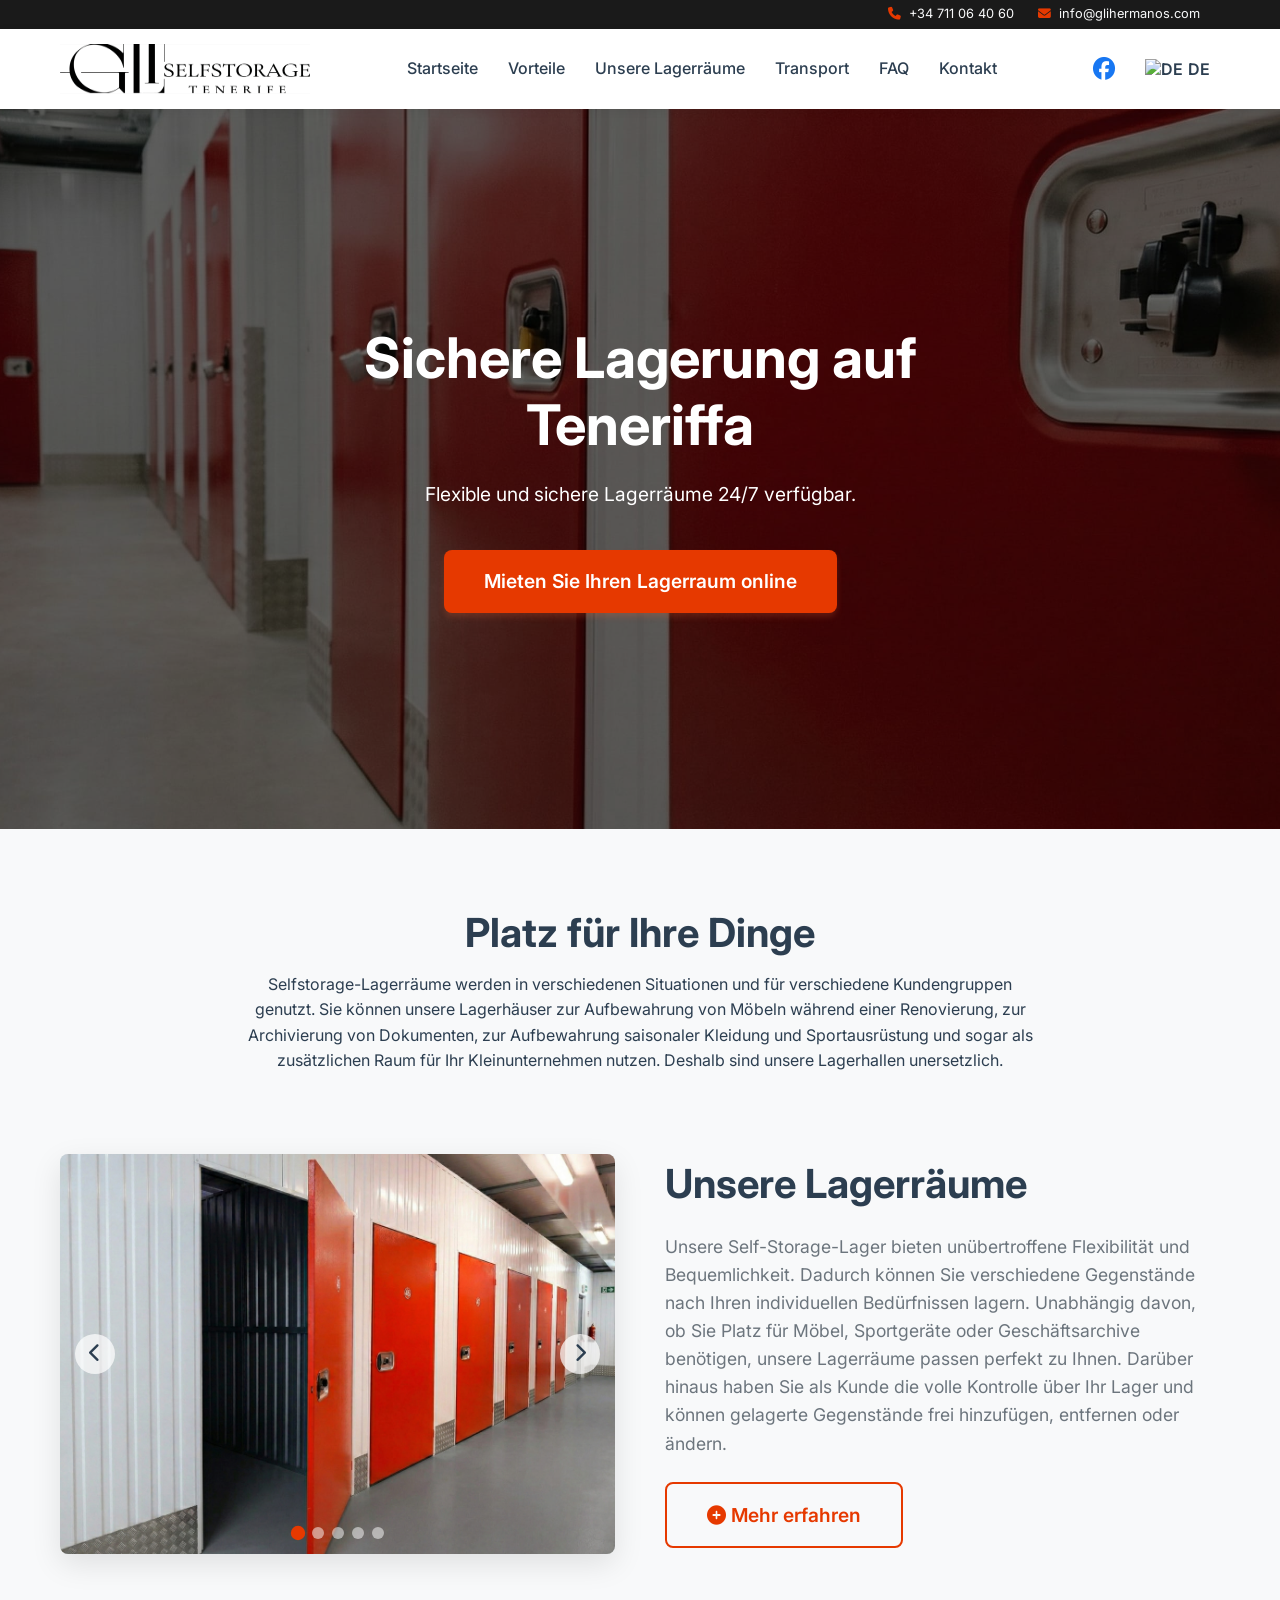
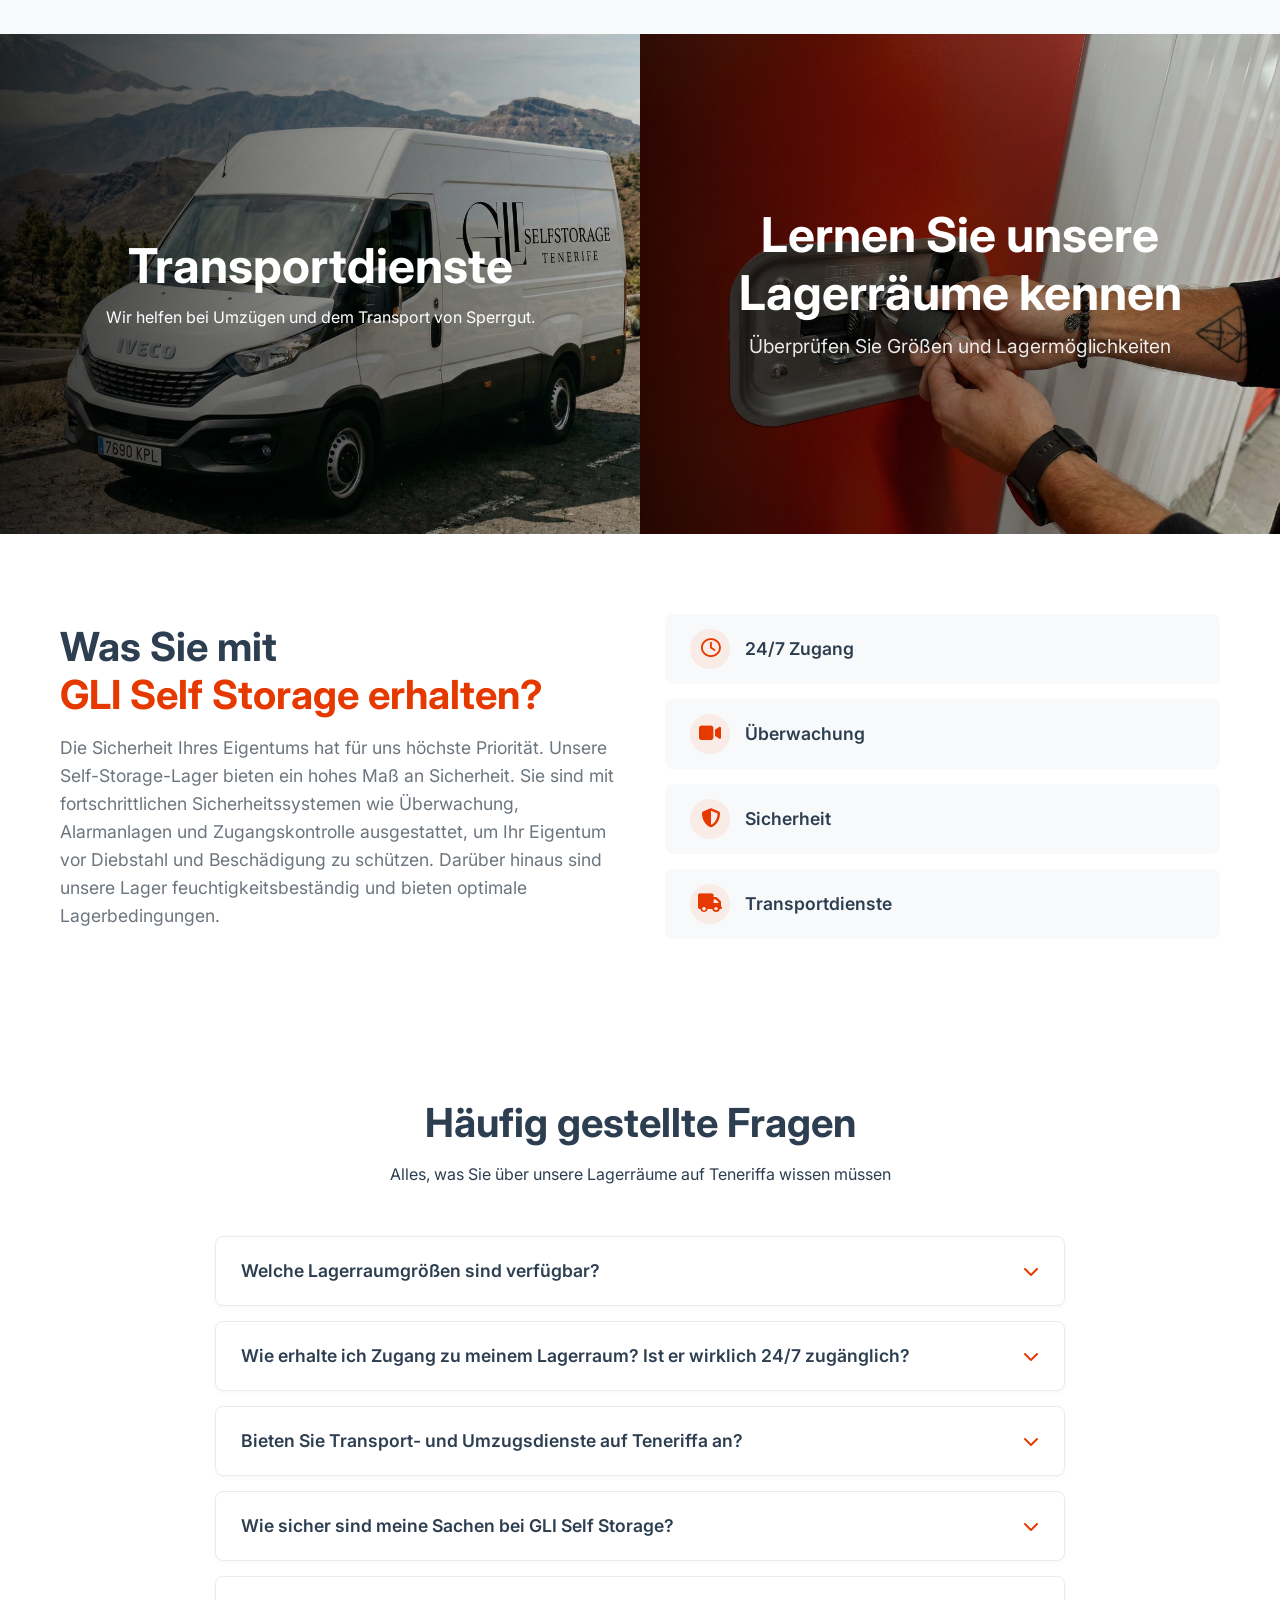
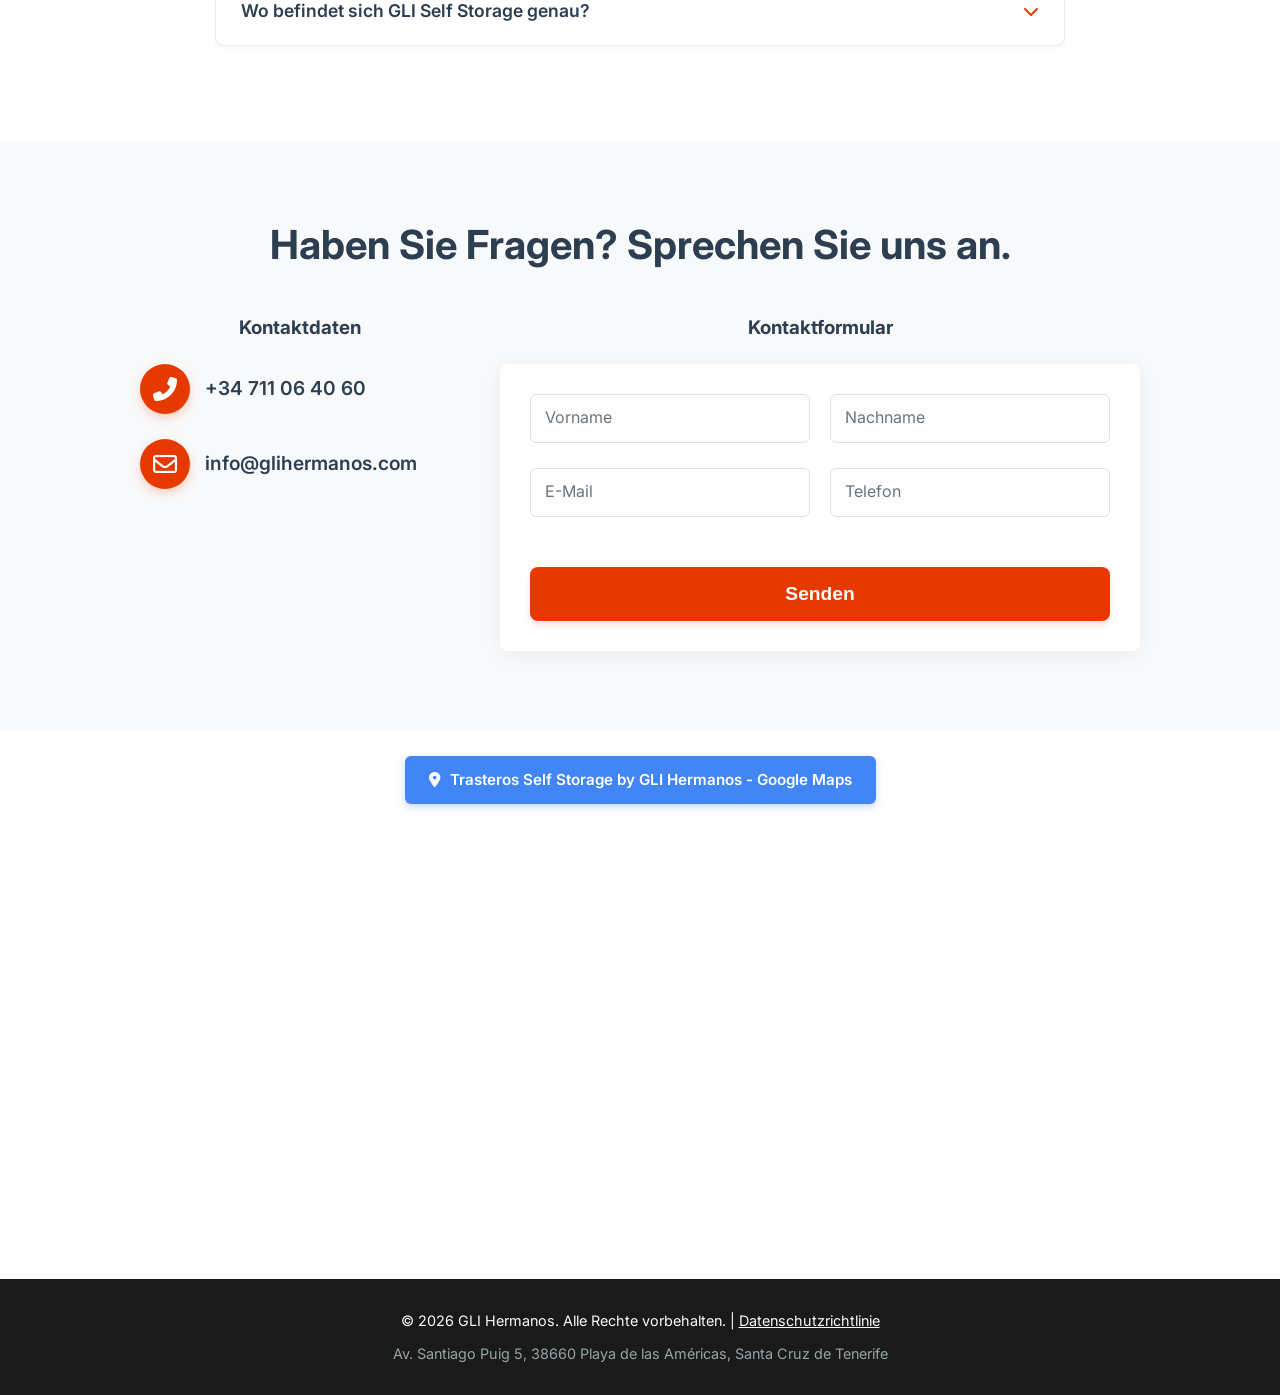
==== de/index.html @ 751d508a "Add full native multilingual SEO pages for ES, DE, PL, UK, RU with auto-redirect and translated meta" ====
<!DOCTYPE html>
<html lang="de">

<head>
    <meta charset="UTF-8">
    <meta name="viewport" content="width=device-width, initial-scale=1.0">
    <!-- Google Tag Manager -->
    <script>(function (w, d, s, l, i) {
            w[l] = w[l] || []; w[l].push({
                'gtm.start':
                    new Date().getTime(), event: 'gtm.js'
            }); var f = d.getElementsByTagName(s)[0],
                j = d.createElement(s), dl = l != 'dataLayer' ? '&l=' + l : ''; j.async = true; j.src =
                    'https://www.googletagmanager.com/gtm.js?id=' + i + dl; f.parentNode.insertBefore(j, f);
        })(window, document, 'script', 'dataLayer', 'GTM-TJLT8K84');</script>
    <!-- End Google Tag Manager -->

    <title>GLI Self Storage Teneriffa | Lagerräume in Playa de las Américas | 24/7</title>
    <meta name="description"
        content="Sichere Lagerräume & Self Storage in Playa de las Américas, Teneriffa. 24/7 Zugang, Videoüberwachung, Feuchtigkeitsschutz & Transport. Jetzt online mieten!">
    <meta name="keywords" id="meta-keywords" content="Self Storage Playa de las Americas, Lagerräume Playa de las Americas, Möbellagerung Playa de las Americas, Gepäckaufbewahrung Playa de las Americas, sichere Lagerung Playa de las Americas, billige Lagerung Playa de las Americas, Langzeitlagerung Playa de las Americas, Kurzzeitlagerung Playa de las Americas, Self Storage Teneriffa Süd, Lagerräume Teneriffa Süd, Self Storage Los Cristianos, Lagerräume Los Cristianos, Self Storage Costa Adeje, Lagerräume Costa Adeje, Self Storage Arona, Lagerraum Teneriffa, persönliche Lagerräume Teneriffa, gewerbliche Lagerflächen Teneriffa, Lagerraum mieten Teneriffa, Lagerraum in meiner Nähe, Lagerräume mieten Playa de las Americas, Lagerräume Playa de las Americas, Möbellagerung Playa de las Americas, Lagerräume Los Cristianos, Möbellagerung Los Cristianos, Lagerräume Costa Adeje, Möbellagerung Costa Adeje, Lagerräume Arona, Lagerräume Teneriffa Süd, Möbellagerung Teneriffa Süd, billige Lagerräume Teneriffa Süd, Mini-Lagerhäuser Teneriffa Süd, Lagerraum mieten Nähe, Transport Teneriffa, Umzüge Teneriffa, Transporter mieten Teneriffa, Umzugsservice, Gütertransport">
    <meta name="robots" content="index, follow">
    <link rel="canonical" href="https://gliselfstorage.com/de/">

    <!-- Multilingual Alternate Links (hreflang) -->
    <link rel="alternate" hreflang="x-default" href="https://gliselfstorage.com/">
    <link rel="alternate" hreflang="en" href="https://gliselfstorage.com/?lang=en">
    <link rel="alternate" hreflang="es" href="https://gliselfstorage.com/?lang=es">
    <link rel="alternate" hreflang="de" href="https://gliselfstorage.com/?lang=de">
    <link rel="alternate" hreflang="pl" href="https://gliselfstorage.com/?lang=pl">
    <link rel="alternate" hreflang="uk" href="https://gliselfstorage.com/?lang=uk">
    <link rel="alternate" hreflang="ru" href="https://gliselfstorage.com/?lang=ru">

    <!-- Favicon & Touch Icons -->
    <link rel="icon" type="image/png" href="assets/images/logo.png">
    <link rel="apple-touch-icon" href="assets/images/logo.png">

    <!-- Open Graph (Facebook, WhatsApp, LinkedIn) -->
    <meta property="og:type" content="website">
    <meta property="og:url" content="https://gliselfstorage.com/">
    <meta property="og:title" content="GLI Self Storage Teneriffa | Lagerräume in Playa de las Américas | 24/7">
    <meta property="og:description" content="Sichere Lagerräume & Self Storage in Playa de las Américas, Teneriffa. 24/7 Zugang, Videoüberwachung, Feuchtigkeitsschutz & Transport. Jetzt online mieten!">
    <meta property="og:image" content="https://gliselfstorage.com/assets/images/header1.jpeg">
    <meta property="og:locale" content="en_US">
    <meta property="og:locale:alternate" content="es_ES">
    <meta property="og:locale:alternate" content="de_DE">
    <meta property="og:locale:alternate" content="pl_PL">
    <meta property="og:site_name" content="GLI Self Storage Tenerife">

    <!-- Twitter Card -->
    <meta name="twitter:card" content="summary_large_image">
    <meta name="twitter:title" content="GLI Self Storage Teneriffa | Lagerräume in Playa de las Américas | 24/7">
    <meta name="twitter:description" content="Sichere Lagerräume & Self Storage in Playa de las Américas, Teneriffa. 24/7 Zugang, Videoüberwachung, Feuchtigkeitsschutz & Transport. Jetzt online mieten!">
    <meta name="twitter:image" content="https://gliselfstorage.com/assets/images/header1.jpeg">

    <!-- Schema.org Structured Data (LocalBusiness / SelfStorage) -->
    <script type="application/ld+json">
    {
      "@context": "https://schema.org",
      "@type": "SelfStorage",
      "@id": "https://gliselfstorage.com/#organization",
      "name": "Trasteros Self Storage by GLI Hermanos",
      "alternateName": ["GLI Self Storage", "GLI Hermanos Trasteros Tenerife"],
      "url": "https://gliselfstorage.com/",
      "logo": "https://gliselfstorage.com/assets/images/logo.png",
      "image": "https://gliselfstorage.com/assets/images/header1.jpeg",
      "description": "Secure self storage units and trasteros in Playa de las Américas, Tenerife. 24/7 access, video surveillance, moisture control and transport services.",
      "telephone": "+34711064060",
      "email": "info@glihermanos.com",
      "address": {
        "@type": "PostalAddress",
        "streetAddress": "Av. Santiago Puig, 5",
        "addressLocality": "Playa de las Américas",
        "postalCode": "38660",
        "addressRegion": "Santa Cruz de Tenerife",
        "addressCountry": "ES"
      },
      "geo": {
        "@type": "GeoCoordinates",
        "latitude": 28.0619229,
        "longitude": -16.728169
      },
      "hasMap": "https://www.google.com/maps/place/Trasteros+Self+Storage+by+GLI+Hermanos/@28.0619229,-16.7307439,960m/data=!3m2!1e3!4b1!4m6!3m5!1s0xc6a97955a809f7b:0xe2f419da1b993b!8m2!3d28.0619229!4d-16.728169",
      "openingHoursSpecification": {
        "@type": "OpeningHoursSpecification",
        "dayOfWeek": [
          "Monday",
          "Tuesday",
          "Wednesday",
          "Thursday",
          "Friday",
          "Saturday",
          "Sunday"
        ],
        "opens": "00:00",
        "closes": "23:59"
      },
      "priceRange": "$$",
      "currenciesAccepted": "EUR",
      "paymentAccepted": "Cash, Credit Card, Bank Transfer",
      "areaServed": [
        "Playa de las Américas",
        "Los Cristianos",
        "Costa Adeje",
        "Arona",
        "Adeje",
        "Tenerife Sur"
      ],
      "sameAs": [
        "https://www.facebook.com/glitrasterostenerife?locale=pl_PL",
        "https://www.google.com/maps/place/Trasteros+Self+Storage+by+GLI+Hermanos/@28.0619229,-16.7307439,960m/data=!3m2!1e3!4b1!4m6!3m5!1s0xc6a97955a809f7b:0xe2f419da1b993b!8m2!3d28.0619229!4d-16.728169"
      ]
    }
    </script>

    <!-- Schema.org FAQPage for Google Rich Snippets -->
    <script type="application/ld+json">
    {
      "@context": "https://schema.org",
      "@type": "FAQPage",
      "mainEntity": [
        {
          "@type": "Question",
          "name": "What storage unit sizes are available at GLI Self Storage?",
          "acceptedAnswer": {
            "@type": "Answer",
            "text": "We offer a wide range of unit sizes tailored to your needs – from compact lockers for luggage, seasonal clothes, and sports gear, to large storage spaces for furniture during renovation or business inventory."
          }
        },
        {
          "@type": "Question",
          "name": "How can I access my storage unit? Is access 24/7?",
          "acceptedAnswer": {
            "@type": "Answer",
            "text": "Yes! You have unlimited, direct access to your unit 24 hours a day, 7 days a week, 365 days a year using a secure personal access control system."
          }
        },
        {
          "@type": "Question",
          "name": "Do you offer transport and moving services in Tenerife?",
          "acceptedAnswer": {
            "@type": "Answer",
            "text": "Yes, we provide professional moving assistance, oversized cargo transport, and van assistance across Tenerife to help you easily transfer your belongings."
          }
        },
        {
          "@type": "Question",
          "name": "How safe are my belongings at GLI Self Storage?",
          "acceptedAnswer": {
            "@type": "Answer",
            "text": "Security is our top priority. Our facility features 24/7 CCTV video surveillance, automated alarms, individualized access control, and moisture-resistant construction."
          }
        },
        {
          "@type": "Question",
          "name": "Where is GLI Self Storage located in Tenerife?",
          "acceptedAnswer": {
            "@type": "Answer",
            "text": "We are conveniently located at Av. Santiago Puig 5, 38660 Playa de las Américas (Santa Cruz de Tenerife), with fast access from Los Cristianos, Costa Adeje, and Arona."
          }
        }
      ]
    }
    </script>
    <!-- Google Fonts -->
    <link href="https://fonts.googleapis.com/css2?family=Inter:wght@400;500;600;700;800&display=swap" rel="stylesheet">
    <!-- Font Awesome for Icons -->
    <link rel="stylesheet" href="https://cdnjs.cloudflare.com/ajax/libs/font-awesome/6.4.0/css/all.min.css">
    <!-- Niestandardowy script ładujący hCaptcha przeniesiony do script.js w celu dynamicznych zmian języka -->
    <!-- Main CSS -->
    <link rel="stylesheet" href="../styles.css">

    <!-- Meta Pixel Code -->
    <script>
        !function (f, b, e, v, n, t, s) {
            if (f.fbq) return; n = f.fbq = function () {
                n.callMethod ?
                    n.callMethod.apply(n, arguments) : n.queue.push(arguments)
            };
            if (!f._fbq) f._fbq = n; n.push = n; n.loaded = !0; n.version = '2.0';
            n.queue = []; t = b.createElement(e); t.async = !0;
            t.src = v; s = b.getElementsByTagName(e)[0];
            s.parentNode.insertBefore(t, s)
        }(window, document, 'script',
            'https://connect.facebook.net/en_US/fbevents.js');
        fbq('init', '1485630279609049');
        fbq('track', 'PageView');
    </script>
    <!-- End Meta Pixel Code -->

    <!-- Yandex.Metrika counter -->
    <script type="text/javascript">
        (function (m, e, t, r, i, k, a) {
            m[i] = m[i] || function () { (m[i].a = m[i].a || []).push(arguments) };
            m[i].l = 1 * new Date();
            for (var j = 0; j < document.scripts.length; j++) { if (document.scripts[j].src === r) { return; } }
            k = e.createElement(t), a = e.getElementsByTagName(t)[0], k.async = 1, k.src = r, a.parentNode.insertBefore(k, a)
        })(window, document, 'script', 'https://mc.yandex.ru/metrika/tag.js?id=107064245', 'ym');

        ym(107064245, 'init', { ssr: true, webvisor: true, clickmap: true, ecommerce: "dataLayer", referrer: document.referrer, url: location.href, accurateTrackBounce: true, trackLinks: true });
    </script>
    <noscript>
        <div><img src="https://mc.yandex.ru/watch/107064245" style="position:absolute; left:-9999px;" alt="" /></div>
    </noscript>
    <!-- /Yandex.Metrika counter -->
</head>

<body>
    <!-- Google Tag Manager (noscript) -->
    <noscript><iframe src="https://www.googletagmanager.com/ns.html?id=GTM-TJLT8K84" height="0" width="0"
            style="display:none;visibility:hidden"></iframe></noscript>
    <!-- End Google Tag Manager (noscript) -->

    <noscript><img height="1" width="1" style="display:none"
            src="https://www.facebook.com/tr?id=1485630279609049&ev=PageView&noscript=1" /></noscript>

    <!-- Top Bar -->
    <div class="top-bar">
        <div class="container">
            <div class="top-contact">
                <a href="tel:+34711064060"><i class="fas fa-phone"></i> <span data-i18n="top_phone">+34 711 06 40 60</span></a>
                <a href="mailto:info@glihermanos.com"><i class="fas fa-envelope"></i> <span
                        data-i18n="top_email">info@glihermanos.com</span></a>
            </div>
        </div>
    </div>

    <!-- Header -->
    <header class="header">
        <div class="container header-content">
            <div class="logo">
                <a href="#"><img src="../assets/images/logo.png" alt="GLI Self Storage Tenerife | Trasteros"
                        width="250" height="59" fetchpriority="high"
                        onerror="this.outerHTML='<div class=\'text-logo\'>GLI <span>Self Storage</span></div>'"></a>
            </div>

            <nav class="main-nav">
                <ul>
                    <li><a href="#home" data-i18n="menu_home">Startseite</a></li>
                    <li><a href="#benefits" data-i18n="menu_benefits">Vorteile</a></li>
                    <li><a href="#units" data-i18n="menu_units">Unsere Lagerräume</a></li>
                    <li><a href="#transport" data-i18n="menu_transport">Transport</a></li>
                    <li><a href="#faq" data-i18n="menu_faq">FAQ</a></li>
                    <li><a href="#contact" data-i18n="menu_contact">Kontakt</a></li>
                </ul>
            </nav>

            <div class="header-right">
                <a href="https://www.facebook.com/glitrasterostenerife?locale=pl_PL" target="_blank" class="fb-icon"
                    title="Facebook">
                    <i class="fab fa-facebook"></i>
                </a>

                <div class="lang-switcher">
                    <button class="lang-btn" id="current-lang">
                        <img src="https://flagcdn.com/w20/de.png" alt="DE"> DE
                    </button>
                    <div class="lang-dropdown">
                        <a href="../" data-lang="en"><img src="https://flagcdn.com/w20/gb.png" alt="English"> EN</a>
                        <a href="../de/" data-lang="de"><img src="https://flagcdn.com/w20/de.png" alt="Deutsch"> DE</a>
                        <a href="../es/" data-lang="es"><img src="https://flagcdn.com/w20/es.png" alt="Español"> ES</a>
                        <a href="../pl/" data-lang="pl"><img src="https://flagcdn.com/w20/pl.png" alt="Polski"> PL</a>
                        <a href="../uk/" data-lang="uk"><img src="https://flagcdn.com/w20/ua.png" alt="Українська"> UK</a>
                        <a href="../ru/" data-lang="ru"><img src="https://flagcdn.com/w20/ru.png" alt="Русский"> RU</a>
                    </div>
                </div>

                <button class="mobile-menu-toggle">
                    <i class="fas fa-bars"></i>
                </button>
            </div>
        </div>
    </header>

    <!-- Mobile Navigation Overlay -->
    <div class="mobile-nav-overlay">
        <button class="close-menu"><i class="fas fa-times"></i></button>
        <ul>
            <li><a href="#home" data-i18n="menu_home">Startseite</a></li>
            <li><a href="#benefits" data-i18n="menu_benefits">Vorteile</a></li>
            <li><a href="#units" data-i18n="menu_units">Unsere Lagerräume</a></li>
            <li><a href="#transport" data-i18n="menu_transport">Transport</a></li>
            <li><a href="#faq" data-i18n="menu_faq">FAQ</a></li>
            <li><a href="#contact" data-i18n="menu_contact">Kontakt</a></li>
        </ul>
    </div>

    <!-- Hero Section -->
    <section id="home" class="hero">
        <div class="hero-overlay"></div>
        <div class="container hero-content">
            <h1 data-i18n="hero_title" class="animate-up">Sichere Lagerung auf Teneriffa</h1>
            <p data-i18n="hero_subtitle" class="animate-up delay-1">Flexible und sichere Lagerräume 24/7 verfügbar.</p>
            <a href="https://glihermanos.savvylockers.com/?fbclid=IwY2xjawQRhgFleHRuA2FlbQIxMABicmlkETJEMmpuODRKdEl5TjlVZ01Cc3J0YwZhcHBfaWQQMjIyMDM5MTc4ODIwMDg5MgABHppS1P2RR4xndVXGXnj58b55_4hbv1EeM5cEgCPNnU7qMUyhquLcri8U6ESe_aem_1NgS0DgagLh0nzZvqm6EQw"
                target="_blank" class="btn btn-primary animate-up delay-2" data-i18n="hero_btn">Mieten Sie Ihren Lagerraum online</a>
        </div>
    </section>

    <!-- Units Description -->
    <section id="units-intro" class="units-intro section-padding bg-light">
        <div class="container text-center">
            <h2 data-i18n="units_headline">Platz für Ihre Dinge</h2>
            <p class="max-w-800 mx-auto" data-i18n="units_subheadline">Selfstorage-Lagerräume werden in verschiedenen Situationen und für verschiedene Kundengruppen genutzt. Sie können unsere Lagerhäuser zur Aufbewahrung von Möbeln während einer Renovierung, zur Archivierung von Dokumenten, zur Aufbewahrung saisonaler Kleidung und Sportausrüstung und sogar als zusätzlichen Raum für Ihr Kleinunternehmen nutzen. Deshalb sind unsere Lagerhallen unersetzlich.</p>
        </div>
    </section>

    <!-- Units Features -->
    <section id="units" class="units section-padding bg-light pt-0">
        <div class="container">
            <div class="units-grid">
                <div class="units-image">
                    <div class="carousel-container" id="units-carousel">
                        <div class="carousel-track">
                            <img src="../assets/images/storagetenerife3.jpeg" alt="GLI Self Storage Tenerife - Storage Unit 3"
                                class="carousel-slide active" loading="lazy" decoding="async">
                            <img src="../assets/images/storagetenerife1.jpeg" alt="Trasteros Tenerife Sur - Storage Unit 1"
                                class="carousel-slide" loading="lazy" decoding="async">
                            <img src="../assets/images/storagetenerife2.jpeg" alt="Alquiler de trasteros Playa de las Americas - Storage Unit 2"
                                class="carousel-slide" loading="lazy" decoding="async">
                            <img src="../assets/images/storagetenerife4.jpeg" alt="Secure Storage Units Tenerife - Storage Unit 4"
                                class="carousel-slide" loading="lazy" decoding="async">
                            <img src="../assets/images/storagetenerife5.jpeg" alt="Warehouse and Lockers Tenerife - Storage Unit 5"
                                class="carousel-slide" loading="lazy" decoding="async">
                        </div>
                        <button class="carousel-btn prev-btn" aria-label="Previous Slide"><i
                                class="fas fa-chevron-left"></i></button>
                        <button class="carousel-btn next-btn" aria-label="Next Slide"><i
                                class="fas fa-chevron-right"></i></button>
                        <div class="carousel-dots">
                            <span class="dot active" data-index="0"></span>
                            <span class="dot" data-index="1"></span>
                            <span class="dot" data-index="2"></span>
                            <span class="dot" data-index="3"></span>
                            <span class="dot" data-index="4"></span>
                        </div>
                    </div>
                </div>
                <div class="units-text">
                    <h2 data-i18n="units_title">Unsere Lagerräume</h2>
                    <p data-i18n="units_desc">Unsere Self-Storage-Lager bieten unübertroffene Flexibilität und Bequemlichkeit. Dadurch können Sie verschiedene Gegenstände nach Ihren individuellen Bedürfnissen lagern. Unabhängig davon, ob Sie Platz für Möbel, Sportgeräte oder Geschäftsarchive benötigen, unsere Lagerräume passen perfekt zu Ihnen. Darüber hinaus haben Sie als Kunde die volle Kontrolle über Ihr Lager und können gelagerte Gegenstände frei hinzufügen, entfernen oder ändern.</p>
                    <a href="#contact" class="btn btn-outline-primary mt-4">
                        <i class="fas fa-plus-circle"></i> <span data-i18n="units_more">Mehr erfahren</span>
                    </a>
                </div>
            </div>
        </div>
    </section>

    <!-- Transport Section -->
    <section id="transport" class="transport">
        <div class="transport-grid">
            <a href="#contact" class="transport-bus">
                <!-- Background image: assets/images/bus.jpg -->
                <div class="transport-units-content">
                    <h2 data-i18n="transport_bus_text">Transportdienste</h2>
                    <p data-i18n="transport_bus_desc">Wir helfen bei Umzügen und dem Transport von Sperrgut.</p>
                </div>
            </a>
            <a href="https://glihermanos.savvylockers.com/" target="_blank" class="transport-units">
                <!-- Background image: assets/images/orange_doors.jpg -->
                <div class="transport-units-content">
                    <h2 data-i18n="transport_title">Lernen Sie unsere Lagerräume kennen</h2>
                    <p data-i18n="transport_desc">Überprüfen Sie Größen und Lagermöglichkeiten</p>
                </div>
            </a>
        </div>
    </section>
    <!-- Benefits Section -->
    <section id="benefits" class="benefits section-padding">
        <div class="container">
            <div class="benefits-grid">
                <div class="benefits-text">
                    <h2><span data-i18n="benefits_title">Was Sie mit</span> <br><span class="highlight"
                            data-i18n="benefits_subtitle">GLI Self Storage erhalten?</span></h2>
                    <p data-i18n="benefits_desc">Die Sicherheit Ihres Eigentums hat für uns höchste Priorität. Unsere Self-Storage-Lager bieten ein hohes Maß an Sicherheit. Sie sind mit fortschrittlichen Sicherheitssystemen wie Überwachung, Alarmanlagen und Zugangskontrolle ausgestattet, um Ihr Eigentum vor Diebstahl und Beschädigung zu schützen. Darüber hinaus sind unsere Lager feuchtigkeitsbeständig und bieten optimale Lagerbedingungen.</p>
                </div>
                <div class="benefits-list">
                    <div class="benefit-item">
                        <div class="benefit-icon"><i class="far fa-clock"></i></div>
                        <span data-i18n="benefit_1">24/7 Zugang</span>
                    </div>
                    <div class="benefit-item">
                        <div class="benefit-icon"><i class="fas fa-video"></i></div>
                        <span data-i18n="benefit_2">Überwachung</span>
                    </div>
                    <div class="benefit-item">
                        <div class="benefit-icon"><i class="fas fa-shield-alt"></i></div>
                        <span data-i18n="benefit_3">Sicherheit</span>
                    </div>
                    <div class="benefit-item">
                        <div class="benefit-icon"><i class="fas fa-truck"></i></div>
                        <span data-i18n="benefit_4">Transportdienste</span>
                    </div>
                </div>
            </div>
        </div>
    </section>

    <!-- FAQ Section -->
    <section id="faq" class="faq-section section-padding">
        <div class="container">
            <div class="text-center mb-5">
                <h2 data-i18n="faq_title">Häufig gestellte Fragen</h2>
                <p class="max-w-800 mx-auto text-muted" data-i18n="faq_subtitle">Alles, was Sie über unsere Lagerräume auf Teneriffa wissen müssen</p>
            </div>

            <div class="faq-container">
                <div class="faq-item">
                    <div class="faq-question">
                        <span data-i18n="faq_q1">Welche Lagerraumgrößen sind verfügbar?</span>
                        <i class="fas fa-chevron-down faq-icon"></i>
                    </div>
                    <div class="faq-answer">
                        <p data-i18n="faq_a1">Wir bieten verschiedene Raumgrößen an – von kompakten Schließfächern für Gepäck, Kleidung und Sportausrüstung bis hin zu großen Lagerräumen für Möbel während einer Renovierung oder Geschäftsinventar.</p>
                    </div>
                </div>

                <div class="faq-item">
                    <div class="faq-question">
                        <span data-i18n="faq_q2">Wie erhalte ich Zugang zu meinem Lagerraum? Ist er wirklich 24/7 zugänglich?</span>
                        <i class="fas fa-chevron-down faq-icon"></i>
                    </div>
                    <div class="faq-answer">
                        <p data-i18n="faq_a2">Ja! Sie haben 24 Stunden am Tag, 7 Tage die Woche und 365 Tage im Jahr unbegrenzten Zugang zu Ihrem Lagerraum über ein sicheres persönliches Zugangssystem.</p>
                    </div>
                </div>

                <div class="faq-item">
                    <div class="faq-question">
                        <span data-i18n="faq_q3">Bieten Sie Transport- und Umzugsdienste auf Teneriffa an?</span>
                        <i class="fas fa-chevron-down faq-icon"></i>
                    </div>
                    <div class="faq-answer">
                        <p data-i18n="faq_a3">Ja, wir unterstützen Sie bei Umzügen und dem Transport von Sperrgut auf ganz Teneriffa, damit Sie Ihre Sachen bequem einlagern können.</p>
                    </div>
                </div>

                <div class="faq-item">
                    <div class="faq-question">
                        <span data-i18n="faq_q4">Wie sicher sind meine Sachen bei GLI Self Storage?</span>
                        <i class="fas fa-chevron-down faq-icon"></i>
                    </div>
                    <div class="faq-answer">
                        <p data-i18n="faq_a4">Sicherheit steht bei uns an erster Stelle. Unsere Einrichtung ist mit 24/7-Kameraüberwachung, Alarmanlagen, individueller Zugangskontrolle und optimalem Feuchtigkeitsschutz ausgestattet.</p>
                    </div>
                </div>

                <div class="faq-item">
                    <div class="faq-question">
                        <span data-i18n="faq_q5">Wo befindet sich GLI Self Storage genau?</span>
                        <i class="fas fa-chevron-down faq-icon"></i>
                    </div>
                    <div class="faq-answer">
                        <p data-i18n="faq_a5">Sie finden uns zentral an der Av. Santiago Puig 5, 38660 Playa de las Américas (Teneriffa Süd), bequem erreichbar aus Los Cristianos, Costa Adeje und Arona.</p>
                    </div>
                </div>
            </div>
        </div>
    </section>

    <!-- Contact Section -->
    <section id="contact" class="contact section-padding bg-light">
        <div class="container">
            <div class="text-center mb-5">
                <h2 data-i18n="contact_title">Haben Sie Fragen? Sprechen Sie uns an.</h2>
            </div>

            <div class="contact-grid">
                <div class="contact-info">
                    <h3 data-i18n="contact_details_title" class="mb-4 text-center">Kontaktdaten</h3>

                    <div class="contact-card">
                        <div class="contact-icon">
                            <i class="fas fa-phone-alt"></i>
                        </div>
                        <div class="contact-detail">
                            <a href="tel:+34711064060" class="contact-number">+34 711 06 40 60</a>
                        </div>
                    </div>

                    <div class="contact-card">
                        <div class="contact-icon">
                            <i class="far fa-envelope"></i>
                        </div>
                        <div class="contact-detail">
                            <a href="mailto:info@glihermanos.com" class="contact-email">info@glihermanos.com</a>
                        </div>
                    </div>
                </div>

                <div class="contact-form">
                    <h3 data-i18n="contact_form_title" class="mb-4 text-center">Kontaktformular</h3>
                    <form action="https://api.web3forms.com/submit" method="POST" id="main-contact-form">

                        <!-- Web3Forms Access Key -->
                        <input type="hidden" name="access_key" value="307260f2-47a7-41af-9b68-53aac598528c">
                        <input type="hidden" name="subject" value="Nowe zapytanie z GLI Self Storage">
                        <input type="hidden" name="from_name" value="Strona GLI Self Storage">
                        <input type="checkbox" name="botcheck" class="hidden" style="display: none;">

                        <div class="form-row">
                            <div class="form-group">
                                <input type="text" id="fname" name="Imię" class="form-control" required placeholder=" ">
                                <label for="fname" data-i18n="form_fname">Vorname</label>
                            </div>
                            <div class="form-group">
                                <input type="text" id="lname" name="Nazwisko" class="form-control" required
                                    placeholder=" ">
                                <label for="lname" data-i18n="form_lname">Nachname</label>
                            </div>
                        </div>
                        <div class="form-row">
                            <div class="form-group">
                                <input type="email" id="email" name="Email" class="form-control" required
                                    placeholder=" ">
                                <label for="email" data-i18n="form_email">E-Mail</label>
                            </div>
                            <div class="form-group">
                                <input type="tel" id="phone" name="Telefon" class="form-control" required
                                    placeholder=" ">
                                <label for="phone" data-i18n="form_phone">Telefon</label>
                            </div>
                        </div>
                        <!-- Pole wiadomość usunięto zgodnie z wytycznymi -->

                        <!-- hCaptcha -->
                        <div id="hcaptcha-container" class="h-captcha form-group"></div>
                        <div id="form-result-msg"
                            style="display: none; padding: 10px; border-radius: 5px; margin-bottom: 15px; text-align: center; font-weight: 500;">
                        </div>

                        <button type="submit" class="btn btn-primary btn-block" data-i18n="form_submit">Senden</button>
                    </form>
                </div>
            </div>
        </div>
    </section>

    <!-- Map Section -->
    <section id="map" class="map-section">
        <div class="map-header-bar">
            <a href="https://www.google.com/maps/place/Trasteros+Self+Storage+by+GLI+Hermanos/@28.0619229,-16.7307439,960m/data=!3m2!1e3!4b1!4m6!3m5!1s0xc6a97955a809f7b:0xe2f419da1b993b!8m2!3d28.0619229!4d-16.728169"
                target="_blank" rel="noopener noreferrer" class="map-google-btn">
                <i class="fas fa-map-marker-alt"></i> <span>Trasteros Self Storage by GLI Hermanos - Google Maps</span>
            </a>
        </div>
        <div class="map-container" style="line-height: 0;">
            <iframe
                src="https://www.google.com/maps/embed?pb=!1m18!1m12!1m3!1d3522.6105151594924!2d-16.73074392398436!3d28.06192287597953!2m3!1f0!2f0!3f0!3m2!1i1024!2i768!4f13.1!3m3!1m2!1s0xc6a97955a809f7b%3A0xe2f419da1b993b!2sTrasteros%20Self%20Storage%20by%20GLI%20Hermanos!5e0!3m2!1sen!2ses!4v1700000000000!5m2!1sen!2ses"
                width="100%" height="450" style="border:0;" allowfullscreen="" loading="lazy"
                referrerpolicy="no-referrer-when-downgrade" title="Google Maps - Trasteros Self Storage by GLI Hermanos">
            </iframe>
        </div>
    </section>

    <!-- Footer -->
    <footer class="footer">
        <div class="container text-center">
            <p>&copy; 2026 GLI Hermanos. <span data-i18n="footer_rights">Alle Rechte vorbehalten</span>. | <a
                    href="../privacy.html" data-i18n="menu_privacy"
                    style="color: #f8f9fa; text-decoration: underline;">Datenschutzrichtlinie</a></p>
            <p class="footer-address">Av. Santiago Puig 5, 38660 Playa de las Américas, Santa Cruz de Tenerife</p>
        </div>
    </footer>

    <!-- Mobile Floating Action Button -->
    <a href="tel:+34711064060" class="mobile-fab">
        <i class="fas fa-phone-alt"></i>
    </a>

    <!-- Main JS -->
    <script src="../script.js"></script>
</body>

</html>
---- styles.css ----
/*================================================
    CSS custom properties
================================================*/
:root {
    /* Primary Colors */
    --primary-color: #e63900;
    /* Red-Orange */
    --primary-hover: #cc3200;

    /* Neutral Colors / Backgrounds */
    --bg-light: #f8f9fa;
    --bg-white: #ffffff;
    --text-dark: #2c3e50;
    --text-muted: #6c757d;
    --border-color: #dee2e6;

    /* Typography */
    --font-primary: 'Inter', sans-serif;

    /* Spacing & Sizes */
    --section-padding: 80px 0;
    --container-width: 1200px;
    --border-radius: 8px;

    /* Transitions */
    --transition: all 0.3s ease;
}

/*================================================
    Basic Reset & Global Styles
================================================*/
* {
    margin: 0;
    padding: 0;
    box-sizing: border-box;
}

html {
    scroll-behavior: smooth;
}

body {
    font-family: var(--font-primary);
    color: var(--text-dark);
    line-height: 1.6;
    background-color: var(--bg-white);
    overflow-x: hidden;
}

a {
    text-decoration: none;
    color: inherit;
    transition: var(--transition);
}

ul {
    list-style: none;
}

img {
    max-width: 100%;
    height: auto;
}

.container {
    width: 100%;
    max-width: var(--container-width);
    margin: 0 auto;
    padding: 0 20px;
}

.section-padding {
    padding: var(--section-padding);
}

.bg-light {
    background-color: var(--bg-light);
}

.text-center {
    text-align: center;
}

.mt-4 {
    margin-top: 1.5rem;
}

.mb-4 {
    margin-bottom: 1.5rem;
}

.mb-5 {
    margin-bottom: 3rem;
}

.pt-0 {
    padding-top: 0;
}

.max-w-800 {
    max-width: 800px;
}

.mx-auto {
    margin-left: auto;
    margin-right: auto;
}

h1,
h2,
h3,
h4,
h5,
h6 {
    font-weight: 700;
    line-height: 1.2;
    margin-bottom: 15px;
}

h2 {
    font-size: 2.5rem;
}

.highlight {
    color: var(--primary-color);
}

.highlight-text {
    color: var(--primary-color);
}

/*================================================
    Buttons
================================================*/
.btn {
    display: inline-block;
    padding: 16px 40px;
    border-radius: var(--border-radius);
    font-weight: 600;
    text-align: center;
    cursor: pointer;
    border: none;
    font-size: 1.2rem;
    transition: var(--transition);
}

.btn-primary {
    background-color: var(--primary-color);
    color: #fff;
    box-shadow: 0 4px 6px rgba(255, 107, 53, 0.2);
}

.btn-primary:hover {
    background-color: var(--primary-hover);
    transform: translateY(-2px);
    box-shadow: 0 6px 12px rgba(255, 107, 53, 0.3);
}

.btn-outline-primary {
    background-color: transparent;
    border: 2px solid var(--primary-color);
    color: var(--primary-color);
}

.btn-outline-primary:hover {
    background-color: var(--primary-color);
    color: #fff;
}

.btn-block {
    display: block;
    width: 100%;
}

/*================================================
    Top Bar
================================================*/
.top-bar {
    background-color: #1a1a1a;
    border-bottom: none;
    padding: 4px 0;
    font-size: 0.8rem;
    color: #f8f9fa;
    text-align: right;
}

.top-contact a {
    margin-right: 20px;
    display: inline-flex;
    align-items: center;
    gap: 8px;
    color: #f8f9fa;
}

.top-contact a i {
    color: var(--primary-color);
}

.top-contact a:hover {
    color: #fff;
    opacity: 0.8;
}

/*================================================
    Header & Navigation
================================================*/
.header {
    background: var(--bg-white);
    padding: 15px 0;
    position: sticky;
    top: 0;
    z-index: 1000;
    box-shadow: 0 2px 10px rgba(0, 0, 0, 0.05);
}

.header-content {
    display: flex;
    justify-content: space-between;
    align-items: center;
}

.logo a {
    display: flex;
    align-items: center;
}

.logo img {
    height: 50px;
    /* Dostosuj po dodaniu logo */
}

.text-logo {
    font-size: 1.8rem;
    color: var(--text-dark);
    margin: 0;
}

.text-logo span {
    color: var(--primary-color);
}

.main-nav ul {
    display: flex;
    gap: 30px;
}

.main-nav a {
    font-weight: 500;
    color: var(--text-dark);
    position: relative;
}

.main-nav a::after {
    content: '';
    position: absolute;
    bottom: -5px;
    left: 0;
    width: 0;
    height: 2px;
    background-color: var(--primary-color);
    transition: var(--transition);
}

.main-nav a:hover::after,
.main-nav a.active::after {
    width: 100%;
}

.main-nav a:hover,
.main-nav a.active {
    color: var(--primary-color);
}

.header-right {
    display: flex;
    align-items: center;
    gap: 20px;
}

.fb-icon {
    font-size: 1.4rem;
    color: #1877F2;
    /* Facebook Blue */
    transition: var(--transition);
}

.fb-icon:hover {
    transform: scale(1.1);
}

/* Language Switcher */
.lang-switcher {
    position: relative;
}

.lang-btn {
    background: transparent;
    border: none;
    font-family: inherit;
    font-weight: 600;
    color: var(--text-dark);
    cursor: pointer;
    display: flex;
    align-items: center;
    gap: 5px;
    font-size: 1rem;
    padding: 5px 10px;
    border-radius: var(--border-radius);
    transition: var(--transition);
}

.lang-btn:hover {
    background-color: var(--bg-light);
}

.lang-dropdown {
    position: absolute;
    top: 100%;
    right: 0;
    background: var(--bg-white);
    border: 1px solid var(--border-color);
    border-radius: var(--border-radius);
    box-shadow: 0 4px 15px rgba(0, 0, 0, 0.1);
    min-width: 120px;
    opacity: 0;
    visibility: hidden;
    transform: translateY(10px);
    transition: var(--transition);
    z-index: 1001;
}

.lang-switcher.active .lang-dropdown {
    opacity: 1;
    visibility: visible;
    transform: translateY(0);
}

.lang-dropdown a {
    display: flex;
    align-items: center;
    gap: 10px;
    padding: 10px 15px;
    transition: background-color 0.2s;
    font-weight: 500;
}

.lang-dropdown a:hover {
    background-color: var(--bg-light);
    color: var(--primary-color);
}

.mobile-menu-toggle {
    display: none;
    background: transparent;
    border: none;
    font-size: 1.5rem;
    color: var(--text-dark);
    cursor: pointer;
}

/* Mobile Nav Overlay */
.mobile-nav-overlay {
    position: fixed;
    top: 0;
    right: -100%;
    width: 100%;
    height: 100vh;
    background: rgba(255, 255, 255, 0.98);
    z-index: 2000;
    display: flex;
    flex-direction: column;
    justify-content: center;
    align-items: center;
    transition: right 0.4s ease;
}

.mobile-nav-overlay.open {
    right: 0;
}

.close-menu {
    position: absolute;
    top: 30px;
    right: 30px;
    background: transparent;
    border: none;
    font-size: 2rem;
    cursor: pointer;
    color: var(--text-dark);
}

.mobile-nav-overlay ul {
    text-align: center;
}

.mobile-nav-overlay li {
    margin-bottom: 25px;
}

.mobile-nav-overlay a {
    font-size: 1.5rem;
    font-weight: 600;
}

/*================================================
    Hero Section
================================================*/
.hero {
    position: relative;
    height: 80vh;
    min-height: 500px;
    display: flex;
    align-items: center;
    background-image: url('assets/images/hero-bg.jpg');
    /* Docelowe zdjęcie */
    background-color: #333;
    /* Fallback */
    background-size: cover;
    background-position: center;
    color: #fff;
    text-align: center;
}

.hero-overlay {
    position: absolute;
    top: 0;
    left: 0;
    width: 100%;
    height: 100%;
    background: rgba(0, 0, 0, 0.5);
    /* Cień nałożony na zdjęcie */
}

.hero-content {
    position: relative;
    z-index: 10;
    max-width: 800px;
}

.hero h1,
.hero h2 {
    font-size: 3.5rem;
    margin-bottom: 20px;
    animation: fadeUp 0.8s ease forwards;
    opacity: 0;
}

.hero p {
    font-size: 1.2rem;
    margin-bottom: 40px;
    animation: fadeUp 0.8s ease forwards;
    opacity: 0;
}

.delay-1 {
    animation-delay: 0.2s;
}

.delay-2 {
    animation-delay: 0.4s;
}

@keyframes fadeUp {
    from {
        opacity: 0;
        transform: translateY(30px);
    }

    to {
        opacity: 1;
        transform: translateY(0);
    }
}

/*================================================
    Benefits Section
================================================*/
.benefits-grid {
    display: grid;
    grid-template-columns: 1fr 1fr;
    gap: 50px;
    align-items: center;
}

.benefits-text h2 {
    font-size: 2.5rem;
}

.benefits-text p {
    color: var(--text-muted);
    font-size: 1.1rem;
}

.benefits-list {
    display: flex;
    flex-direction: column;
    gap: 15px;
}

.benefit-item {
    background: var(--bg-light);
    padding: 15px 25px;
    border-radius: var(--border-radius);
    display: flex;
    align-items: center;
    gap: 15px;
    font-size: 1.1rem;
    font-weight: 600;
    transition: var(--transition);
}

.benefit-item:hover,
.benefit-item.active {
    background: #fff;
    box-shadow: 0 5px 15px rgba(0, 0, 0, 0.05);
}

.benefit-icon {
    width: 40px;
    height: 40px;
    background: rgba(255, 107, 53, 0.1);
    color: var(--primary-color);
    border-radius: 50%;
    display: flex;
    align-items: center;
    justify-content: center;
    font-size: 1.2rem;
}

/*================================================
    Units Section
================================================*/
.units-grid {
    display: grid;
    grid-template-columns: 1fr 1fr;
    gap: 50px;
    align-items: center;
}

.units-image {
    position: relative;
}

.carousel-container {
    width: 100%;
    height: 400px;
    background: #e9ecef;
    border-radius: var(--border-radius);
    overflow: hidden;
    position: relative;
    box-shadow: 0 10px 30px rgba(0, 0, 0, 0.1);
}

.carousel-track {
    display: flex;
    width: 100%;
    height: 100%;
    transition: transform 0.5s ease-in-out;
}

.carousel-slide {
    min-width: 100%;
    height: 100%;
    object-fit: cover;
}

/* Przyciski nawigacyjne karuzeli */
.carousel-btn {
    position: absolute;
    top: 50%;
    transform: translateY(-50%);
    background: rgba(255, 255, 255, 0.7);
    color: var(--text-dark);
    border: none;
    width: 40px;
    height: 40px;
    border-radius: 50%;
    display: flex;
    align-items: center;
    justify-content: center;
    cursor: pointer;
    z-index: 10;
    transition: var(--transition);
    font-size: 1.2rem;
}

.carousel-btn:hover {
    background: var(--primary-color);
    color: #fff;
}

.prev-btn {
    left: 15px;
}

.next-btn {
    right: 15px;
}

/* Kropki nawigacyjne */
.carousel-dots {
    position: absolute;
    bottom: 15px;
    left: 50%;
    transform: translateX(-50%);
    display: flex;
    gap: 8px;
    z-index: 10;
}

.carousel-dots .dot {
    width: 12px;
    height: 12px;
    background: rgba(255, 255, 255, 0.5);
    border-radius: 50%;
    cursor: pointer;
    transition: var(--transition);
}

.carousel-dots .dot.active,
.carousel-dots .dot:hover {
    background: var(--primary-color);
    transform: scale(1.2);
}

.units-text h2 {
    margin-bottom: 25px;
}

.units-text p {
    color: var(--text-muted);
    font-size: 1.1rem;
}

/*================================================
    Transport Banner Section
================================================*/
.transport {
    width: 100%;
    background: #fff;
}

.transport-grid {
    display: flex;
    width: 100%;
    min-height: 500px;
}

.transport-bus,
.transport-units {
    flex: 1;
    position: relative;
    display: flex;
    align-items: center;
    justify-content: center;
    padding: 40px;
}

/* Lewa strona - Bus */
.transport-bus {
    background-image: url('assets/images/bus.jpg');
    background-color: #f8f9fa;
    background-size: cover;
    background-position: center;
}

.transport-bus-content {
    background: rgba(255, 255, 255, 0.9);
    padding: 30px;
    border-radius: var(--border-radius);
    max-width: 80%;
}

.placeholder-text {
    color: var(--text-dark);
    font-weight: 700;
    font-size: 1.8rem;
    text-align: center;
    display: block;
}

/* Prawa strona - Magazyny */
.transport-units,
.transport-bus {
    background-color: #444;
    /* Fallback */
    background-size: cover;
    background-position: center;
    color: #fff;
    position: relative;
    display: block;
    overflow: hidden;
    transition: transform 0.4s ease, box-shadow 0.4s ease;
    text-decoration: none;
    cursor: pointer;
}

.transport-units {
    background-image: url('assets/images/orange_doors.jpg');
}

.transport-bus {
    background-image: url('assets/images/bus.jpg');
}

.transport-units:hover,
.transport-bus:hover {
    transform: translateY(-12px);
    box-shadow: 0 20px 40px rgba(0, 0, 0, 0.4);
    z-index: 10;
}

/* Nałożenie ciemnego gradientu dla czytelności tekstu (oba banery) */
.transport-bus::before,
.transport-units::before {
    content: '';
    position: absolute;
    top: 0;
    left: 0;
    width: 100%;
    height: 100%;
    background: linear-gradient(to right, rgba(0, 0, 0, 0.8) 0%, rgba(0, 0, 0, 0.1) 100%);
}

.transport-bus-content,

.transport-units-content {
    position: relative;
    z-index: 2;
    text-align: center;
    width: 100%;
    height: 100%;
    padding: 0 20px;
    display: flex;
    flex-direction: column;
    justify-content: center;
    align-items: center;
    color: #fff;
}

.transport-units h2,
.transport-units-content h2 {
    font-size: 3rem;
    margin-bottom: 10px;
}

.transport-units p {
    font-size: 1.2rem;
    opacity: 0.9;
}

/*================================================
    Contact Section
================================================*/
.contact-grid {
    display: grid;
    grid-template-columns: 1fr 2fr;
    gap: 40px;
    max-width: 1000px;
    margin: 0 auto;
}

.contact-card {
    display: flex;
    align-items: center;
    gap: 15px;
    margin-bottom: 25px;
}

.contact-icon {
    width: 50px;
    height: 50px;
    background: var(--primary-color);
    color: white;
    border-radius: 50%;
    display: flex;
    align-items: center;
    justify-content: center;
    font-size: 1.5rem;
    box-shadow: 0 4px 10px rgba(255, 107, 53, 0.3);
}

.contact-detail a {
    font-size: 1.2rem;
    font-weight: 600;
    color: var(--text-dark);
}

.contact-detail a:hover {
    color: var(--primary-color);
}

/* Floating labels Form */
#main-contact-form {
    background: var(--bg-white);
    padding: 30px;
    border-radius: var(--border-radius);
    box-shadow: 0 5px 20px rgba(0, 0, 0, 0.05);
}

.form-row {
    display: flex;
    gap: 20px;
}

.form-group {
    position: relative;
    margin-bottom: 25px;
    width: 100%;
}

.form-control {
    width: 100%;
    padding: 15px 15px 12px;
    background: #fdfdfd;
    border: 1px solid var(--border-color);
    border-radius: 6px;
    font-family: inherit;
    font-size: 1rem;
    transition: var(--transition);
    outline: none;
}

.form-control:focus {
    border-color: var(--primary-color);
    box-shadow: 0 0 0 3px rgba(255, 107, 53, 0.1);
}

.form-group label {
    position: absolute;
    top: 50%;
    left: 15px;
    transform: translateY(-50%);
    color: var(--text-muted);
    transition: var(--transition);
    pointer-events: none;
    font-size: 1rem;
}

.form-group textarea {
    resize: vertical;
    padding-top: 25px;
}

.form-group textarea+label {
    top: 20px;
    transform: none;
}

/* Floating Animation */
.form-control:focus+label,
.form-control:not(:placeholder-shown)+label {
    top: 5px;
    font-size: 0.75rem;
    color: var(--primary-color);
    transform: none;
    font-weight: 600;
}

.form-control:not(:placeholder-shown) {
    padding-top: 20px;
    padding-bottom: 7px;
}

textarea.form-control:not(:placeholder-shown) {
    padding-top: 25px;
}

/*================================================
    Map
================================================*/
.map-container {
    overflow: hidden;
}

/*================================================
    Footer
================================================*/
.footer {
    background-color: #1a1a1a;
    color: #f8f9fa;
    padding: 30px 0;
    font-size: 0.9rem;
}

.footer-address {
    color: #95a5a6;
    margin-top: 10px;
}

/*================================================
    Mobile Floating Action Button
================================================*/
.mobile-fab {
    position: fixed;
    bottom: 25px;
    right: 25px;
    width: 60px;
    height: 60px;
    background-color: var(--primary-color);
    color: #fff;
    border-radius: 50%;
    display: none;
    align-items: center;
    justify-content: center;
    font-size: 1.8rem;
    box-shadow: 0 6px 15px rgba(255, 107, 53, 0.4);
    z-index: 1000;
    transition: transform 0.3s;
}

.mobile-fab:active {
    transform: scale(0.9);
}

/*================================================
    Responsive Design
================================================*/
@media (max-width: 1024px) {

    .benefits-grid,
    .units-grid {
        grid-template-columns: 1fr;
        gap: 30px;
    }

    .transport-grid {
        flex-direction: column;
    }

    .transport-bus,
    .transport-units {
        min-height: 400px;
    }
}

@media (max-width: 768px) {
    .top-bar {
        display: none;
    }

    .main-nav {
        display: none;
    }

    .mobile-menu-toggle {
        display: block;
    }

    .header-content {
        gap: 10px;
        /* Dodatkowy margines między sekcjami */
    }

    .logo img {
        height: 38px;
        /* Zmniejszenie wysokości na smartfonach */
        max-width: 180px;
        /* Limit szerokości przed najechaniem */
        object-fit: contain;
    }

    .header-right {
        gap: 12px;
    }

    .hero h1,
    .hero h2 {
        font-size: 2.5rem;
    }

    .contact-grid {
        grid-template-columns: 1fr;
    }

    .form-row {
        flex-direction: column;
        gap: 0;
    }

    .mobile-fab {
        display: flex;
    }
}

/*================================================
    FAQ Section (SEO & Rich Results)
================================================*/
.faq-section {
    background-color: var(--white);
}

.faq-container {
    max-width: 850px;
    margin: 0 auto;
}

.faq-item {
    background: #fff;
    border: 1px solid #e9ecef;
    border-radius: 8px;
    margin-bottom: 15px;
    box-shadow: 0 2px 5px rgba(0, 0, 0, 0.03);
    overflow: hidden;
    transition: all 0.3s ease;
}

.faq-item.active {
    border-color: var(--primary-color);
    box-shadow: 0 4px 12px rgba(255, 107, 53, 0.12);
}

.faq-question {
    padding: 20px 25px;
    cursor: pointer;
    display: flex;
    justify-content: space-between;
    align-items: center;
    font-weight: 600;
    font-size: 1.1rem;
    color: var(--secondary-color);
    transition: color 0.3s ease;
    user-select: none;
}

.faq-item.active .faq-question {
    color: var(--primary-color);
}

.faq-icon {
    transition: transform 0.3s ease;
    font-size: 1rem;
    color: var(--primary-color);
}

.faq-item.active .faq-icon {
    transform: rotate(180deg);
}

.faq-answer {
    max-height: 0;
    overflow: hidden;
    transition: max-height 0.35s cubic-bezier(0, 1, 0, 1), padding 0.3s ease;
    padding: 0 25px;
    color: var(--text-color);
    line-height: 1.7;
    font-size: 1rem;
}

.faq-item.active .faq-answer {
    max-height: 500px;
    transition: max-height 0.4s ease-in-out, padding 0.3s ease;
    padding: 0 25px 22px 25px;
}

/* Map Header Button */
.map-header-bar {
    text-align: center;
    padding: 25px 15px;
    background: #fff;
}

.map-google-btn {
    display: inline-flex;
    align-items: center;
    gap: 10px;
    padding: 12px 24px;
    background: #4285F4;
    color: #fff;
    border-radius: 6px;
    font-weight: 600;
    font-size: 0.95rem;
    text-decoration: none;
    box-shadow: 0 3px 8px rgba(66, 133, 244, 0.3);
    transition: background 0.3s, transform 0.2s;
}

.map-google-btn:hover {
    background: #3367D6;
    color: #fff;
    transform: translateY(-2px);
}
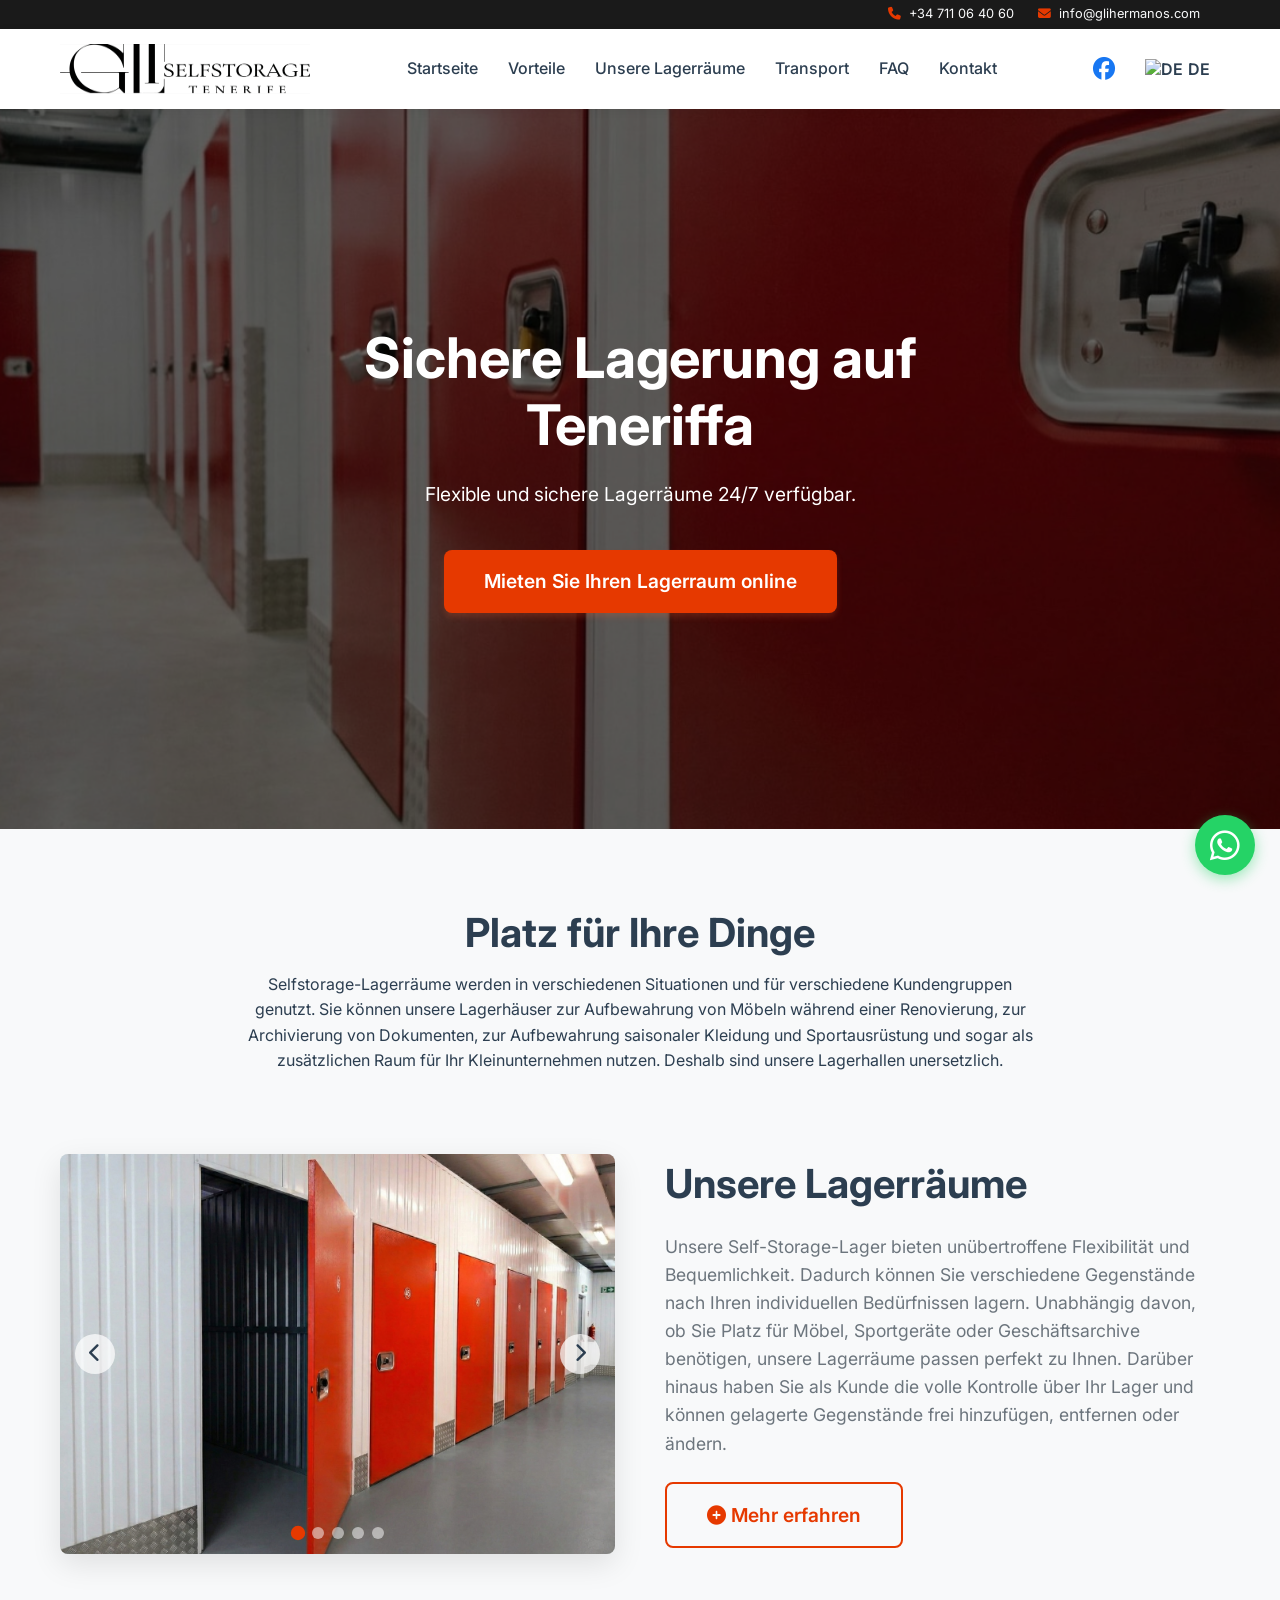
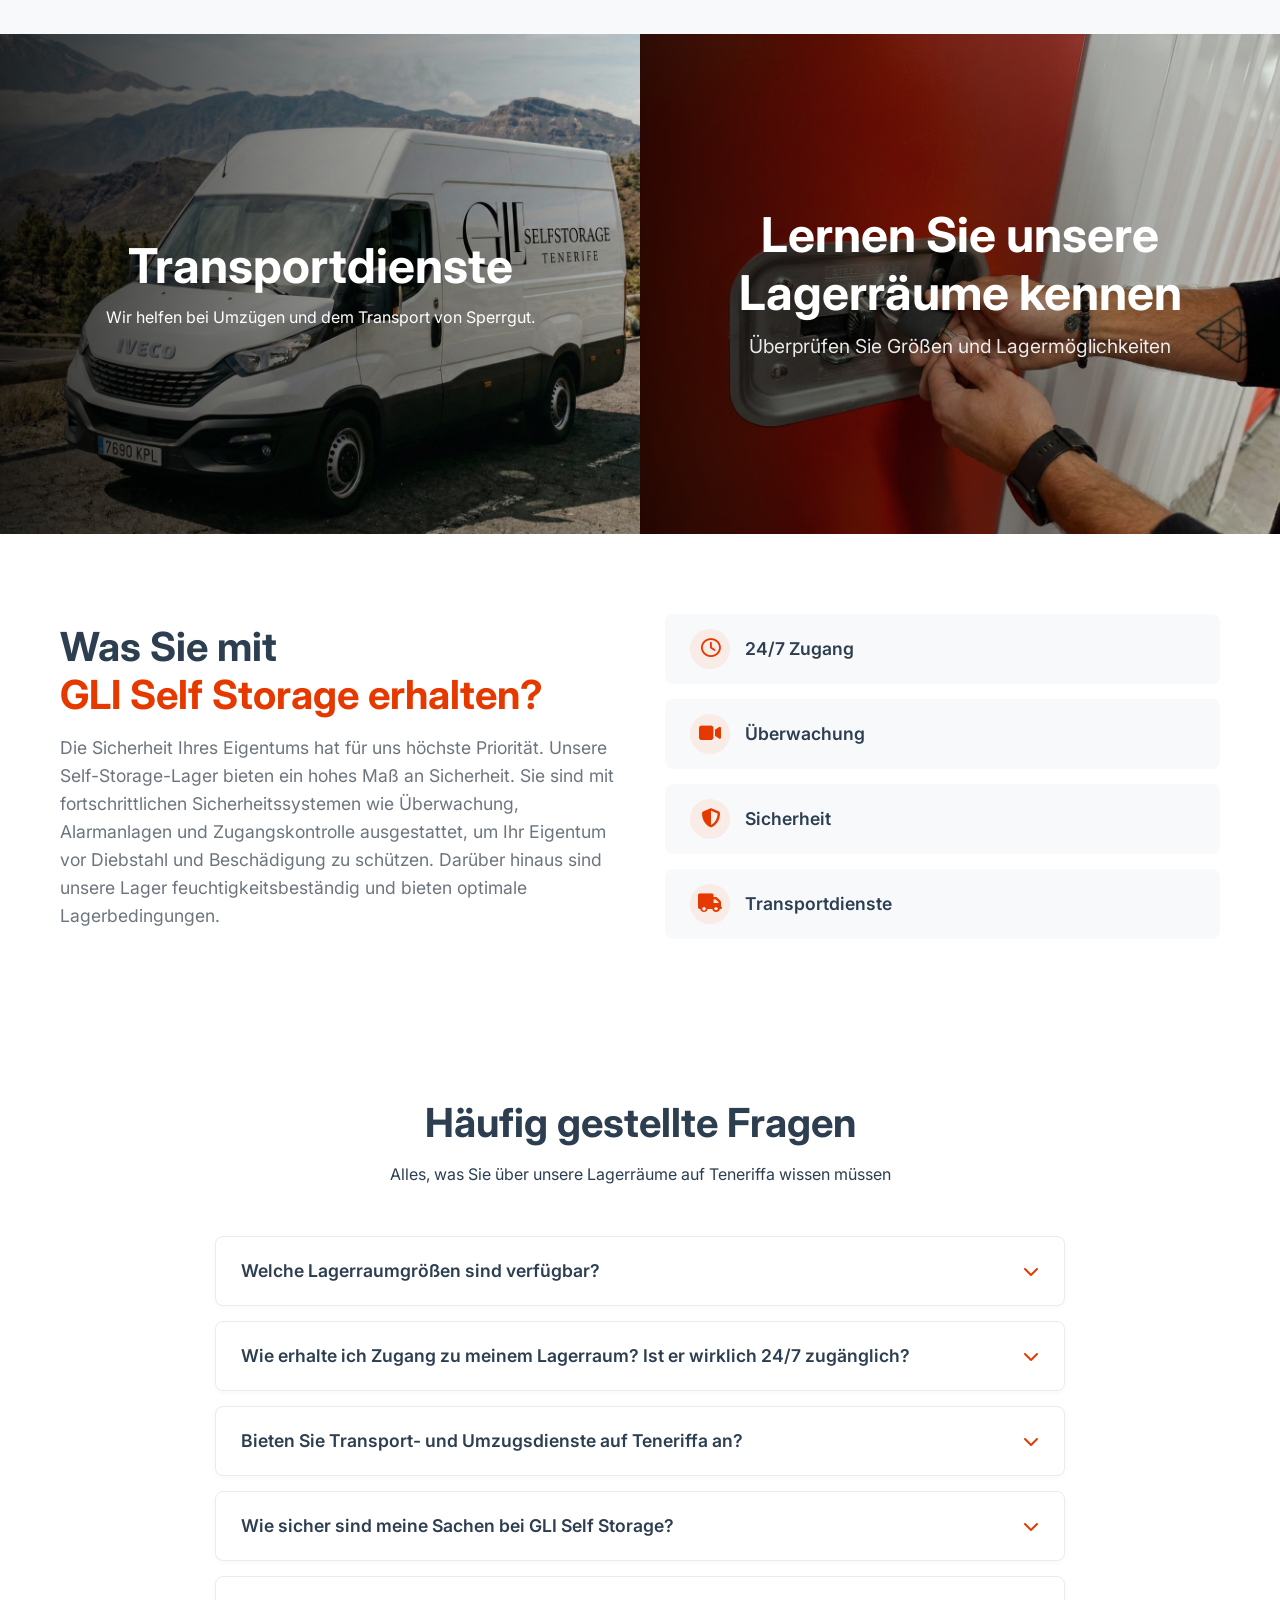
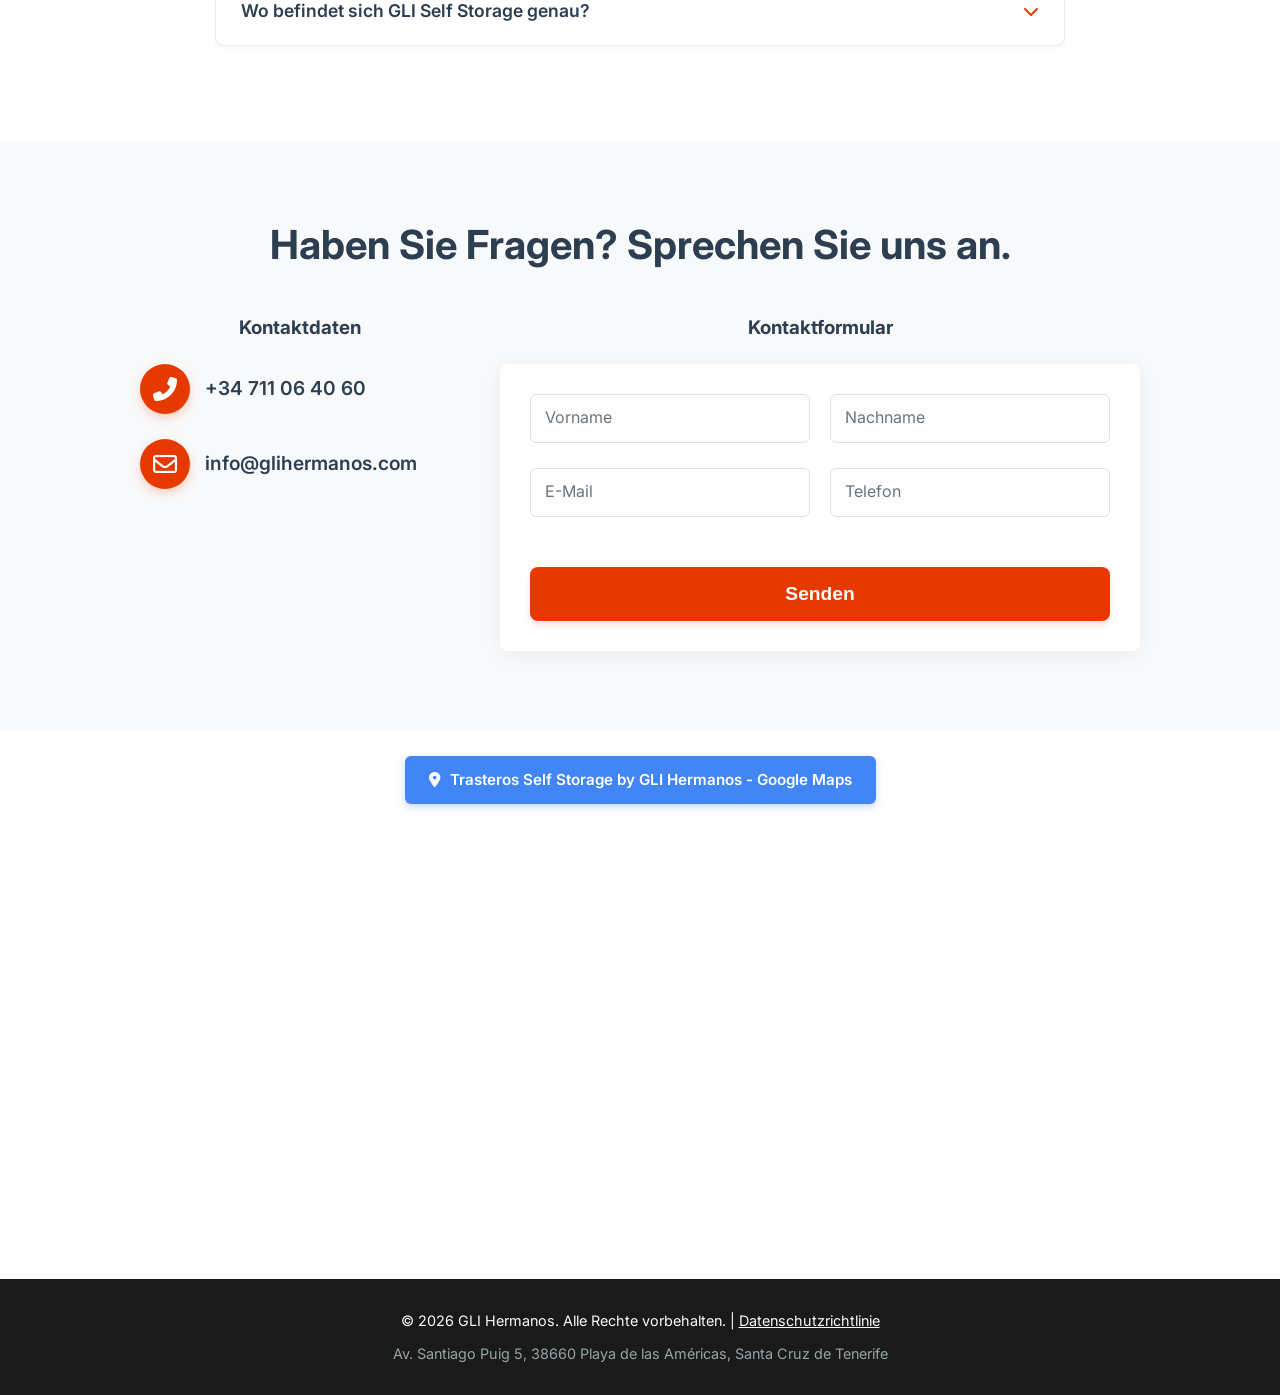
==== commit a35f2db1: "Boost SEO & CRO: Add floating WhatsApp chat, compress images, add .htaccess caching and enrich Schem" ====
--- a/de/index.html
+++ b/de/index.html
@@ -1,9 +1,13 @@
 <!DOCTYPE html>
-<html lang="de">
+<html lang="de" class="notranslate">
 
 <head>
     <meta charset="UTF-8">
     <meta name="viewport" content="width=device-width, initial-scale=1.0">
+    <!-- Prevent Chrome automatic translation popup -->
+    <meta name="google" content="notranslate">
+
+
     <!-- Google Tag Manager -->
     <script>(function (w, d, s, l, i) {
             w[l] = w[l] || []; w[l].push({
@@ -15,30 +19,32 @@
         })(window, document, 'script', 'dataLayer', 'GTM-TJLT8K84');</script>
     <!-- End Google Tag Manager -->
 
-    <title>GLI Self Storage Teneriffa | Lagerräume in Playa de las Américas | 24/7</title>
+    <title>GLI Self Storage Teneriffa | Lagerräume Playa de las Américas</title>
     <meta name="description"
         content="Sichere Lagerräume & Self Storage in Playa de las Américas, Teneriffa. 24/7 Zugang, Videoüberwachung, Feuchtigkeitsschutz & Transport. Jetzt online mieten!">
     <meta name="keywords" id="meta-keywords" content="Self Storage Playa de las Americas, Lagerräume Playa de las Americas, Möbellagerung Playa de las Americas, Gepäckaufbewahrung Playa de las Americas, sichere Lagerung Playa de las Americas, billige Lagerung Playa de las Americas, Langzeitlagerung Playa de las Americas, Kurzzeitlagerung Playa de las Americas, Self Storage Teneriffa Süd, Lagerräume Teneriffa Süd, Self Storage Los Cristianos, Lagerräume Los Cristianos, Self Storage Costa Adeje, Lagerräume Costa Adeje, Self Storage Arona, Lagerraum Teneriffa, persönliche Lagerräume Teneriffa, gewerbliche Lagerflächen Teneriffa, Lagerraum mieten Teneriffa, Lagerraum in meiner Nähe, Lagerräume mieten Playa de las Americas, Lagerräume Playa de las Americas, Möbellagerung Playa de las Americas, Lagerräume Los Cristianos, Möbellagerung Los Cristianos, Lagerräume Costa Adeje, Möbellagerung Costa Adeje, Lagerräume Arona, Lagerräume Teneriffa Süd, Möbellagerung Teneriffa Süd, billige Lagerräume Teneriffa Süd, Mini-Lagerhäuser Teneriffa Süd, Lagerraum mieten Nähe, Transport Teneriffa, Umzüge Teneriffa, Transporter mieten Teneriffa, Umzugsservice, Gütertransport">
+    <meta name="author" content="GLI Self Storage">
+    <meta name="publisher" content="GLI Self Storage">
     <meta name="robots" content="index, follow">
     <link rel="canonical" href="https://gliselfstorage.com/de/">
 
     <!-- Multilingual Alternate Links (hreflang) -->
     <link rel="alternate" hreflang="x-default" href="https://gliselfstorage.com/">
-    <link rel="alternate" hreflang="en" href="https://gliselfstorage.com/?lang=en">
-    <link rel="alternate" hreflang="es" href="https://gliselfstorage.com/?lang=es">
-    <link rel="alternate" hreflang="de" href="https://gliselfstorage.com/?lang=de">
-    <link rel="alternate" hreflang="pl" href="https://gliselfstorage.com/?lang=pl">
-    <link rel="alternate" hreflang="uk" href="https://gliselfstorage.com/?lang=uk">
-    <link rel="alternate" hreflang="ru" href="https://gliselfstorage.com/?lang=ru">
+    <link rel="alternate" hreflang="en" href="https://gliselfstorage.com/">
+    <link rel="alternate" hreflang="es" href="https://gliselfstorage.com/es/">
+    <link rel="alternate" hreflang="de" href="https://gliselfstorage.com/de/">
+    <link rel="alternate" hreflang="pl" href="https://gliselfstorage.com/pl/">
+    <link rel="alternate" hreflang="uk" href="https://gliselfstorage.com/uk/">
+    <link rel="alternate" hreflang="ru" href="https://gliselfstorage.com/ru/">
 
     <!-- Favicon & Touch Icons -->
-    <link rel="icon" type="image/png" href="assets/images/logo.png">
-    <link rel="apple-touch-icon" href="assets/images/logo.png">
+    <link rel="icon" type="image/png" href="../assets/images/logo.png">
+    <link rel="apple-touch-icon" href="../assets/images/logo.png">
 
     <!-- Open Graph (Facebook, WhatsApp, LinkedIn) -->
     <meta property="og:type" content="website">
     <meta property="og:url" content="https://gliselfstorage.com/">
-    <meta property="og:title" content="GLI Self Storage Teneriffa | Lagerräume in Playa de las Américas | 24/7">
+    <meta property="og:title" content="GLI Self Storage Teneriffa | Lagerräume Playa de las Américas">
     <meta property="og:description" content="Sichere Lagerräume & Self Storage in Playa de las Américas, Teneriffa. 24/7 Zugang, Videoüberwachung, Feuchtigkeitsschutz & Transport. Jetzt online mieten!">
     <meta property="og:image" content="https://gliselfstorage.com/assets/images/header1.jpeg">
     <meta property="og:locale" content="en_US">
@@ -49,7 +55,7 @@
 
     <!-- Twitter Card -->
     <meta name="twitter:card" content="summary_large_image">
-    <meta name="twitter:title" content="GLI Self Storage Teneriffa | Lagerräume in Playa de las Américas | 24/7">
+    <meta name="twitter:title" content="GLI Self Storage Teneriffa | Lagerräume Playa de las Américas">
     <meta name="twitter:description" content="Sichere Lagerräume & Self Storage in Playa de las Américas, Teneriffa. 24/7 Zugang, Videoüberwachung, Feuchtigkeitsschutz & Transport. Jetzt online mieten!">
     <meta name="twitter:image" content="https://gliselfstorage.com/assets/images/header1.jpeg">
 
@@ -109,7 +115,45 @@
       "sameAs": [
         "https://www.facebook.com/glitrasterostenerife?locale=pl_PL",
         "https://www.google.com/maps/place/Trasteros+Self+Storage+by+GLI+Hermanos/@28.0619229,-16.7307439,960m/data=!3m2!1e3!4b1!4m6!3m5!1s0xc6a97955a809f7b:0xe2f419da1b993b!8m2!3d28.0619229!4d-16.728169"
-      ]
+      ],
+      "hasOfferCatalog": {
+        "@type": "OfferCatalog",
+        "name": "Storage & Moving Services",
+        "itemListElement": [
+          {
+            "@type": "Offer",
+            "itemOffered": {
+              "@type": "Service",
+              "name": "Self Storage Units Rental (Trasteros)",
+              "description": "Secure 24/7 personal and business storage units in Playa de las Américas."
+            }
+          },
+          {
+            "@type": "Offer",
+            "itemOffered": {
+              "@type": "Service",
+              "name": "Luggage Storage (Consigna de equipaje)",
+              "description": "Short-term and long-term secure luggage and suitcase storage for tourists."
+            }
+          },
+          {
+            "@type": "Offer",
+            "itemOffered": {
+              "@type": "Service",
+              "name": "Furniture Storage (Guardamuebles)",
+              "description": "Clean and dry storage for furniture and household goods during renovation or relocation."
+            }
+          },
+          {
+            "@type": "Offer",
+            "itemOffered": {
+              "@type": "Service",
+              "name": "Transport & Moving Van (Mudanzas Tenerife)",
+              "description": "Van assistance and oversized item transportation across Tenerife."
+            }
+          }
+        ]
+      }
     }
     </script>
 
@@ -256,12 +300,12 @@
                         <img src="https://flagcdn.com/w20/de.png" alt="DE"> DE
                     </button>
                     <div class="lang-dropdown">
-                        <a href="../" data-lang="en"><img src="https://flagcdn.com/w20/gb.png" alt="English"> EN</a>
-                        <a href="../de/" data-lang="de"><img src="https://flagcdn.com/w20/de.png" alt="Deutsch"> DE</a>
-                        <a href="../es/" data-lang="es"><img src="https://flagcdn.com/w20/es.png" alt="Español"> ES</a>
-                        <a href="../pl/" data-lang="pl"><img src="https://flagcdn.com/w20/pl.png" alt="Polski"> PL</a>
-                        <a href="../uk/" data-lang="uk"><img src="https://flagcdn.com/w20/ua.png" alt="Українська"> UK</a>
-                        <a href="../ru/" data-lang="ru"><img src="https://flagcdn.com/w20/ru.png" alt="Русский"> RU</a>
+                        <a href="/" data-lang="en"><img src="https://flagcdn.com/w20/gb.png" alt="English"> EN</a>
+                        <a href="/de/" data-lang="de"><img src="https://flagcdn.com/w20/de.png" alt="Deutsch"> DE</a>
+                        <a href="/es/" data-lang="es"><img src="https://flagcdn.com/w20/es.png" alt="Español"> ES</a>
+                        <a href="/pl/" data-lang="pl"><img src="https://flagcdn.com/w20/pl.png" alt="Polski"> PL</a>
+                        <a href="/uk/" data-lang="uk"><img src="https://flagcdn.com/w20/ua.png" alt="Українська"> UK</a>
+                        <a href="/ru/" data-lang="ru"><img src="https://flagcdn.com/w20/ru.png" alt="Русский"> RU</a>
                     </div>
                 </div>
 
@@ -563,9 +607,20 @@
         </div>
     </footer>
 
-    <!-- Mobile Floating Action Button -->
-    <a href="tel:+34711064060" class="mobile-fab">
+    <!-- Mobile Floating Action Button (Phone Call) -->
+    <a href="tel:+34711064060" class="mobile-fab" aria-label="Call GLI Self Storage">
         <i class="fas fa-phone-alt"></i>
+    </a>
+
+    <!-- WhatsApp Floating Action Button -->
+    <a href="https://wa.me/34711064060?text=Hallo%2C%20ich%20interessiere%20mich%20f%C3%BCr%20einen%20Lagerraum%20bei%20GLI%20Self%20Storage." 
+       class="whatsapp-float" 
+       target="_blank" 
+       rel="noopener noreferrer" 
+       aria-label="Chat on WhatsApp"
+       id="whatsapp-btn">
+        <i class="fab fa-whatsapp"></i>
+        <span class="whatsapp-tooltip" data-i18n="whatsapp_tooltip">Chatten Sie mit uns auf WhatsApp</span>
     </a>
 
     <!-- Main JS -->
--- a/styles.css
+++ b/styles.css
@@ -1079,4 +1079,88 @@
     background: #3367D6;
     color: #fff;
     transform: translateY(-2px);
+}
+
+/* WhatsApp Floating Button */
+.whatsapp-float {
+    position: fixed;
+    bottom: 25px;
+    right: 25px;
+    width: 60px;
+    height: 60px;
+    background-color: #25D366;
+    color: #FFF;
+    border-radius: 50%;
+    text-align: center;
+    font-size: 34px;
+    box-shadow: 0 4px 14px rgba(37, 211, 102, 0.45);
+    z-index: 9999;
+    display: flex;
+    align-items: center;
+    justify-content: center;
+    text-decoration: none;
+    transition: transform 0.3s ease, box-shadow 0.3s ease;
+}
+
+.whatsapp-float:hover {
+    transform: scale(1.1);
+    box-shadow: 0 6px 20px rgba(37, 211, 102, 0.6);
+    color: #FFF;
+}
+
+.whatsapp-float .whatsapp-tooltip {
+    visibility: hidden;
+    position: absolute;
+    right: 70px;
+    background-color: #333;
+    color: #fff;
+    text-align: center;
+    padding: 7px 14px;
+    border-radius: 6px;
+    font-size: 0.85rem;
+    font-weight: 500;
+    white-space: nowrap;
+    opacity: 0;
+    transition: opacity 0.3s, visibility 0.3s;
+    box-shadow: 0 2px 8px rgba(0, 0, 0, 0.2);
+    pointer-events: none;
+}
+
+.whatsapp-float .whatsapp-tooltip::after {
+    content: "";
+    position: absolute;
+    top: 50%;
+    left: 100%;
+    margin-top: -5px;
+    border-width: 5px;
+    border-style: solid;
+    border-color: transparent transparent transparent #333;
+}
+
+.whatsapp-float:hover .whatsapp-tooltip {
+    visibility: visible;
+    opacity: 1;
+}
+
+@media (max-width: 768px) {
+    .mobile-fab {
+        display: flex;
+        bottom: 20px;
+        left: 20px;
+        right: auto;
+        width: 54px;
+        height: 54px;
+        font-size: 1.5rem;
+    }
+
+    .whatsapp-float {
+        bottom: 20px;
+        right: 20px;
+        width: 54px;
+        height: 54px;
+        font-size: 30px;
+    }
+    .whatsapp-float .whatsapp-tooltip {
+        display: none;
+    }
 }
